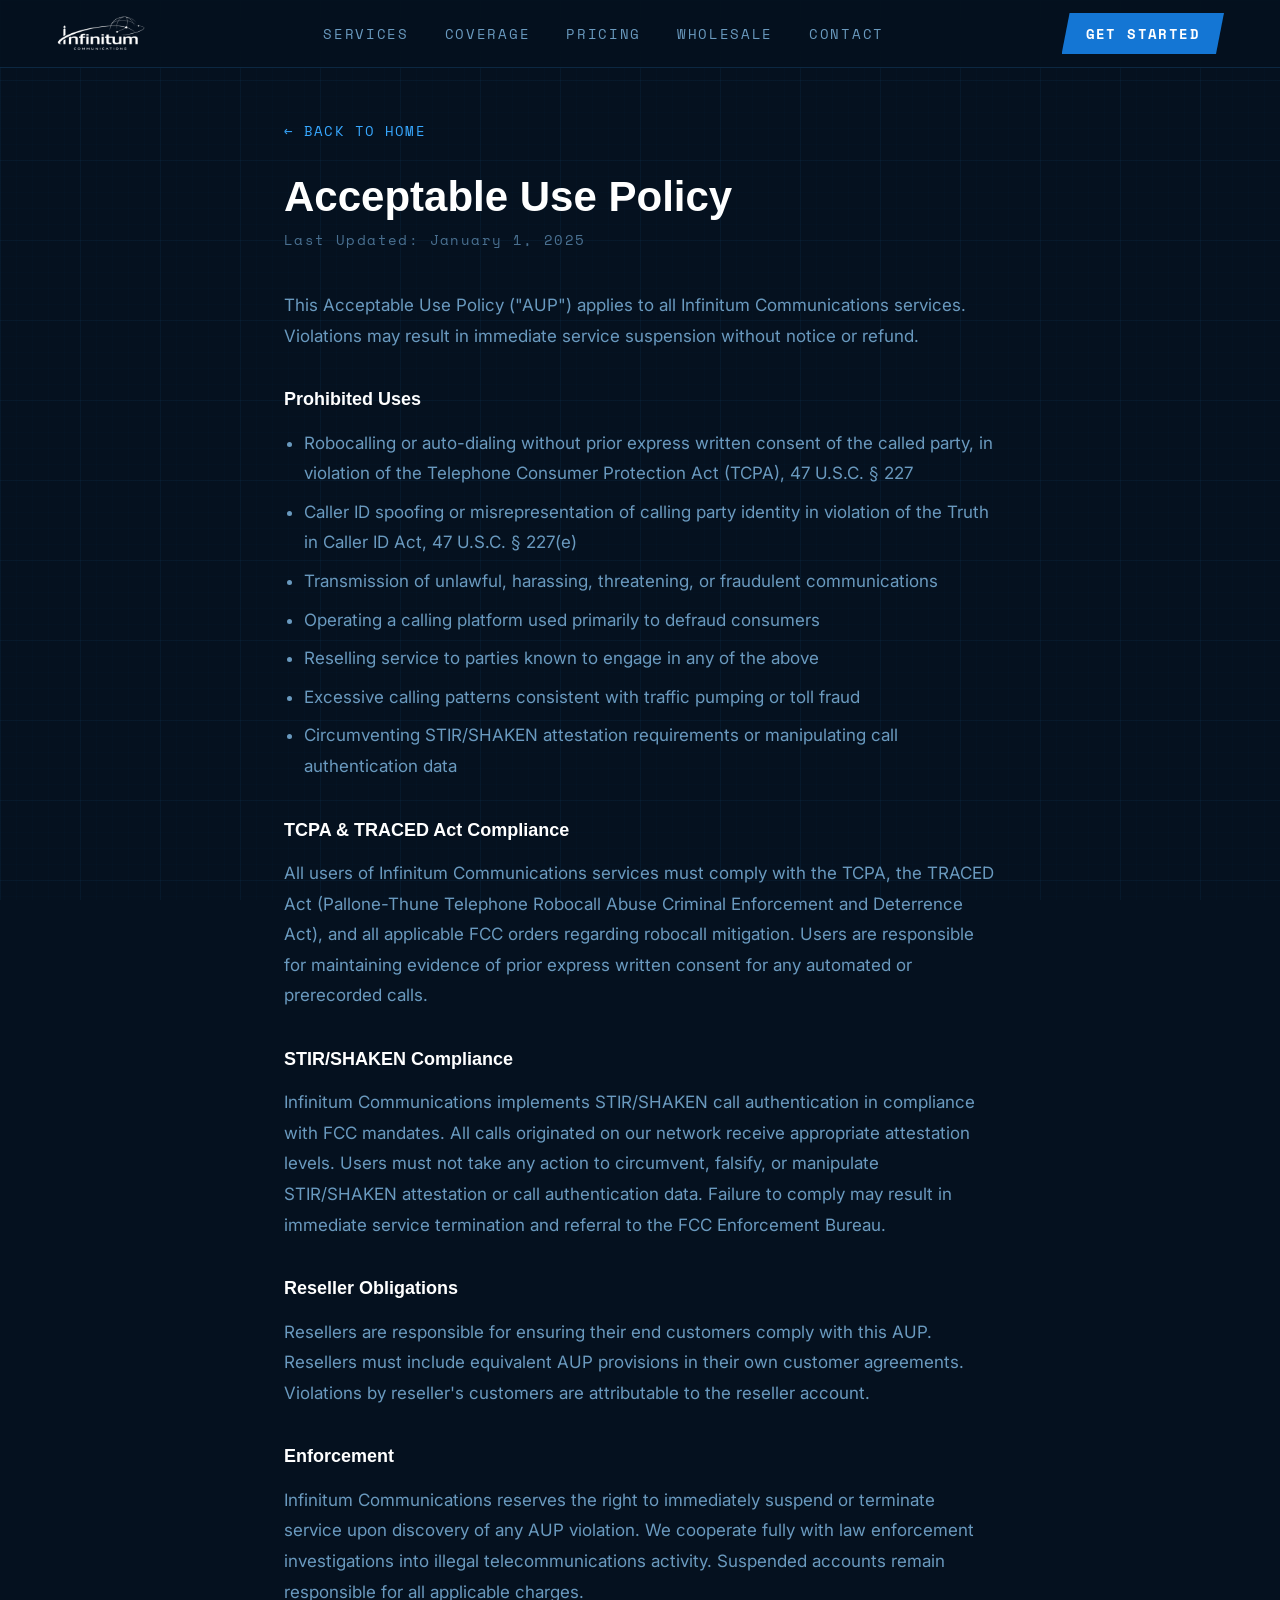
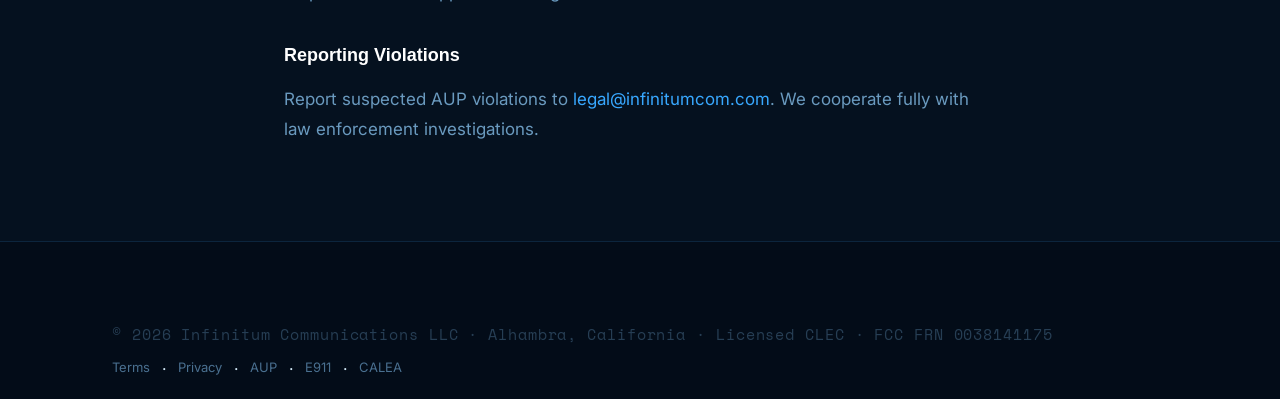
==== aup/index.html @ 271911f6 "Initial site rebuild: remove base64, add SEO infra, legal pages - Rebuilt index.html from 457KB to 4" ====
<!DOCTYPE html>
<html lang="en">
<head>
<meta charset="UTF-8">
<meta name="viewport" content="width=device-width, initial-scale=1.0">
<title>Acceptable Use Policy — Infinitum Communications</title>
<meta name="description" content="Acceptable Use Policy for Infinitum Communications LLC services. Covers prohibited uses, TCPA compliance, STIR/SHAKEN requirements, and reseller obligations.">
<link rel="canonical" href="https://infinitumcom.com/aup/">
<meta property="og:type" content="website">
<meta property="og:title" content="Acceptable Use Policy — Infinitum Communications">
<meta property="og:description" content="Acceptable Use Policy covering prohibited uses, TCPA compliance, and STIR/SHAKEN requirements.">
<meta property="og:url" content="https://infinitumcom.com/aup/">
<meta property="og:image" content="https://infinitumcom.com/images/og-cover.png">
<meta name="twitter:card" content="summary_large_image">
<link rel="preconnect" href="https://fonts.googleapis.com">
<link rel="preconnect" href="https://fonts.gstatic.com" crossorigin>
<link href="https://fonts.googleapis.com/css2?family=Clash+Display:wght@400;500;600;700&family=Space+Mono:wght@400;700&family=Inter:wght@300;400;500&display=swap" rel="stylesheet">
<link rel="stylesheet" href="/css/style.css">
</head>
<body>
<nav>
  <a href="/" class="nav-logo">
    <img src="/images/logo.png" alt="Infinitum Communications" width="190" height="80" loading="eager" fetchpriority="high">
  </a>
  <ul class="nav-links">
    <li><a href="/#services">Services</a></li>
    <li><a href="/#coverage">Coverage</a></li>
    <li><a href="/#pricing">Pricing</a></li>
    <li><a href="/#wholesale">Wholesale</a></li>
    <li><a href="/#contact">Contact</a></li>
  </ul>
  <a href="/#contact" class="nav-btn">Get Started</a>
</nav>

<div class="legal-page">
  <a href="/" class="legal-back">&larr; Back to Home</a>
  <h1 class="legal-title">Acceptable Use Policy</h1>
  <div class="legal-updated">Last Updated: January 1, 2025</div>
  <div class="legal-body">
    <p>This Acceptable Use Policy ("AUP") applies to all Infinitum Communications services. Violations may result in immediate service suspension without notice or refund.</p>

    <h3>Prohibited Uses</h3>
    <ul>
      <li>Robocalling or auto-dialing without prior express written consent of the called party, in violation of the Telephone Consumer Protection Act (TCPA), 47 U.S.C. &sect; 227</li>
      <li>Caller ID spoofing or misrepresentation of calling party identity in violation of the Truth in Caller ID Act, 47 U.S.C. &sect; 227(e)</li>
      <li>Transmission of unlawful, harassing, threatening, or fraudulent communications</li>
      <li>Operating a calling platform used primarily to defraud consumers</li>
      <li>Reselling service to parties known to engage in any of the above</li>
      <li>Excessive calling patterns consistent with traffic pumping or toll fraud</li>
      <li>Circumventing STIR/SHAKEN attestation requirements or manipulating call authentication data</li>
    </ul>

    <h3>TCPA &amp; TRACED Act Compliance</h3>
    <p>All users of Infinitum Communications services must comply with the TCPA, the TRACED Act (Pallone-Thune Telephone Robocall Abuse Criminal Enforcement and Deterrence Act), and all applicable FCC orders regarding robocall mitigation. Users are responsible for maintaining evidence of prior express written consent for any automated or prerecorded calls.</p>

    <h3>STIR/SHAKEN Compliance</h3>
    <p>Infinitum Communications implements STIR/SHAKEN call authentication in compliance with FCC mandates. All calls originated on our network receive appropriate attestation levels. Users must not take any action to circumvent, falsify, or manipulate STIR/SHAKEN attestation or call authentication data. Failure to comply may result in immediate service termination and referral to the FCC Enforcement Bureau.</p>

    <h3>Reseller Obligations</h3>
    <p>Resellers are responsible for ensuring their end customers comply with this AUP. Resellers must include equivalent AUP provisions in their own customer agreements. Violations by reseller's customers are attributable to the reseller account.</p>

    <h3>Enforcement</h3>
    <p>Infinitum Communications reserves the right to immediately suspend or terminate service upon discovery of any AUP violation. We cooperate fully with law enforcement investigations into illegal telecommunications activity. Suspended accounts remain responsible for all applicable charges.</p>

    <h3>Reporting Violations</h3>
    <p>Report suspected AUP violations to <a href="mailto:legal@infinitumcom.com">legal@infinitumcom.com</a>. We cooperate fully with law enforcement investigations.</p>
  </div>
</div>

<footer>
  <div class="footer-bottom" style="padding:20px 56px;">
    <div class="footer-copy">
      &copy; 2026 Infinitum Communications LLC &middot; Alhambra, California &middot; Licensed CLEC &middot; FCC FRN 0038141175
    </div>
    <div class="footer-badges">
      <a href="/terms/" style="color:var(--muted2);text-decoration:none;font-size:13px;">Terms</a> &nbsp;&middot;&nbsp;
      <a href="/privacy/" style="color:var(--muted2);text-decoration:none;font-size:13px;">Privacy</a> &nbsp;&middot;&nbsp;
      <a href="/aup/" style="color:var(--muted2);text-decoration:none;font-size:13px;">AUP</a> &nbsp;&middot;&nbsp;
      <a href="/e911/" style="color:var(--muted2);text-decoration:none;font-size:13px;">E911</a> &nbsp;&middot;&nbsp;
      <a href="/law-enforcement/" style="color:var(--muted2);text-decoration:none;font-size:13px;">CALEA</a>
    </div>
  </div>
</footer>
</body>
</html>
---- css/style.css ----
/* ============================================
   Infinitum Communications — Main Stylesheet
   ============================================ */

/* ── RESET & VARIABLES ── */
*{margin:0;padding:0;box-sizing:border-box;}
html{scroll-behavior:smooth;}
:root{
  --d0:#05111f; --d1:#081929; --d2:#0c2238; --d3:#112d4a;
  --sky:#1476d4; --sky2:#38a8ff; --ice:#9dd4f7;
  --glow:rgba(20,118,212,.25);
  --border:rgba(56,168,255,.16); --border2:rgba(56,168,255,.08);
  --text:#d4eaf8; --muted:#6a9abf; --muted2:#4a7090; --white:#ffffff;
}
body{font-family:'Inter',sans-serif;background:var(--d0);color:var(--text);overflow-x:hidden;cursor:none;}
body::before{content:'';position:fixed;inset:0;z-index:0;pointer-events:none;
  background-image:linear-gradient(rgba(56,168,255,.04) 1px,transparent 1px),linear-gradient(90deg,rgba(56,168,255,.04) 1px,transparent 1px),linear-gradient(rgba(56,168,255,.015) 1px,transparent 1px),linear-gradient(90deg,rgba(56,168,255,.015) 1px,transparent 1px);
  background-size:80px 80px,80px 80px,16px 16px,16px 16px;}
#cur{width:8px;height:8px;background:var(--sky2);border-radius:50%;position:fixed;pointer-events:none;z-index:9999;transform:translate(-50%,-50%);transition:width .15s,height .15s;}
#cur2{width:32px;height:32px;border:1px solid var(--sky2);border-radius:50%;position:fixed;pointer-events:none;z-index:9998;transform:translate(-50%,-50%);opacity:.4;}

/* ── NAV ── */
nav{position:fixed;top:0;left:0;right:0;z-index:200;padding:0 56px;height:68px;display:flex;align-items:center;justify-content:space-between;background:rgba(5,17,31,.95);backdrop-filter:blur(24px);border-bottom:1px solid var(--border);}
.nav-logo{text-decoration:none;display:flex;align-items:center;}
.nav-logo img{height:38px;width:auto;object-fit:contain;filter:brightness(0) invert(1);transition:opacity .2s;}
.nav-logo img:hover{opacity:.8;}
.logo-pip{width:28px;height:28px;border:1px solid var(--sky2);display:flex;align-items:center;justify-content:center;flex-shrink:0;}
.logo-pip::before{content:'';width:9px;height:9px;border-radius:50%;background:var(--sky2);animation:pip 2s ease-in-out infinite;}
@keyframes pip{0%,100%{opacity:1;transform:scale(1)}50%{opacity:.3;transform:scale(.5)}}
.nav-links{display:flex;gap:36px;list-style:none;}
.nav-links a{font-family:'Space Mono',monospace;font-size:14px;letter-spacing:.12em;text-transform:uppercase;color:var(--muted);text-decoration:none;transition:color .2s;}
.nav-links a:hover{color:var(--sky2);}
.nav-btn{font-family:'Space Mono',monospace;font-size:14px;font-weight:700;letter-spacing:.1em;text-transform:uppercase;color:var(--white);background:var(--sky);border:none;padding:10px 24px;cursor:none;text-decoration:none;transition:all .2s;clip-path:polygon(8px 0%,100% 0%,calc(100% - 8px) 100%,0% 100%);}
.nav-btn:hover{background:var(--sky2);}

/* ── HERO ── */
.hero{position:relative;z-index:1;min-height:100vh;display:grid;grid-template-columns:1fr 1fr;align-items:center;padding:120px 56px 80px;gap:48px;
  background:radial-gradient(ellipse 80% 60% at 70% 40%,rgba(20,118,212,.12) 0%,transparent 65%),radial-gradient(ellipse 50% 40% at 10% 80%,rgba(56,168,255,.07) 0%,transparent 60%),var(--d0);}
.hero-logo{height:52px;width:auto;object-fit:contain;margin-bottom:32px;display:block;filter:drop-shadow(0 0 20px rgba(56,168,255,0.3));}
.hero-eyebrow{font-family:'Space Mono',monospace;font-size:14px;letter-spacing:.2em;text-transform:uppercase;color:var(--sky2);margin-bottom:32px;display:flex;align-items:center;gap:14px;opacity:0;animation:up .9s .1s forwards;}
.hero-eyebrow::before{content:'';width:40px;height:1px;background:var(--sky2);}
.hero-h1{font-family:'Clash Display',sans-serif;font-size:clamp(54px,6.5vw,92px);font-weight:700;line-height:.9;letter-spacing:-.03em;opacity:0;animation:up .9s .25s forwards;}
.hero-h1 .outline{-webkit-text-stroke:1.5px var(--sky);color:transparent;display:block;}
.hero-h1 .filled{color:var(--white);display:block;}
.hero-h1 .gradient{background:linear-gradient(90deg,var(--sky),var(--sky2));-webkit-background-clip:text;-webkit-text-fill-color:transparent;display:block;}
.hero-body{margin-top:36px;max-width:480px;font-size:17px;line-height:1.75;color:var(--muted);font-weight:300;opacity:0;animation:up .9s .4s forwards;}
.hero-actions{margin-top:48px;display:flex;gap:16px;align-items:center;flex-wrap:wrap;opacity:0;animation:up .9s .55s forwards;}
.btn-primary{font-family:'Space Mono',monospace;font-size:15px;font-weight:700;letter-spacing:.1em;text-transform:uppercase;color:var(--white);background:var(--sky);border:none;padding:15px 36px;cursor:none;text-decoration:none;display:inline-block;transition:all .2s;clip-path:polygon(10px 0%,100% 0%,calc(100% - 10px) 100%,0% 100%);}
.btn-primary:hover{background:var(--sky2);box-shadow:0 0 32px var(--glow);}
.btn-ghost{font-family:'Space Mono',monospace;font-size:15px;letter-spacing:.1em;text-transform:uppercase;color:var(--ice);background:transparent;border:1px solid var(--border);padding:14px 32px;cursor:none;text-decoration:none;display:inline-block;transition:all .2s;}
.btn-ghost:hover{border-color:var(--sky2);color:var(--sky2);}
.hero-right{position:relative;height:480px;opacity:0;animation:fadeIn 1.2s .4s forwards;}
.signal-box{position:absolute;inset:0;border:1px solid var(--border);background:rgba(8,25,41,.7);overflow:hidden;}
.signal-box::before{content:'NETWORK STATUS';position:absolute;top:16px;left:20px;font-family:'Space Mono',monospace;font-size:15px;letter-spacing:.15em;color:var(--sky2);opacity:.6;}
.signal-canvas{width:100%;height:100%;display:block;}
.corner{position:absolute;width:16px;height:16px;border-color:var(--sky2);border-style:solid;}
.corner.tl{top:-1px;left:-1px;border-width:2px 0 0 2px;}.corner.tr{top:-1px;right:-1px;border-width:2px 2px 0 0;}
.corner.bl{bottom:-1px;left:-1px;border-width:0 0 2px 2px;}.corner.br{bottom:-1px;right:-1px;border-width:0 2px 2px 0;}
.signal-stats{position:absolute;bottom:0;left:0;right:0;display:grid;grid-template-columns:repeat(4,1fr);border-top:1px solid var(--border);z-index:2;background:rgba(5,17,31,.6);}
.signal-stat{padding:14px 16px;border-right:1px solid var(--border);}
.signal-stat:last-child{border-right:none;}
.signal-stat-num{font-family:'Clash Display',sans-serif;font-size:24px;font-weight:700;color:var(--sky2);line-height:1;letter-spacing:-.02em;}
.signal-stat-label{font-family:'Space Mono',monospace;font-size:12px;letter-spacing:.1em;text-transform:uppercase;color:var(--muted2);margin-top:4px;}
@keyframes up{from{opacity:0;transform:translateY(24px)}to{opacity:1;transform:translateY(0)}}
@keyframes fadeIn{from{opacity:0}to{opacity:1}}

/* ── TICKER ── */
.ticker{position:relative;z-index:1;border-top:1px solid var(--border);border-bottom:1px solid var(--border);background:var(--d1);padding:14px 0;overflow:hidden;}
.ticker-track{display:flex;animation:ticker 35s linear infinite;white-space:nowrap;}
.ticker-item{font-family:'Space Mono',monospace;font-size:14px;letter-spacing:.15em;text-transform:uppercase;color:var(--muted);padding:0 48px;display:flex;align-items:center;gap:48px;}
.ticker-item::after{content:'\25C6';color:var(--sky);font-size:6px;}
@keyframes ticker{from{transform:translateX(0)}to{transform:translateX(-50%)}}

/* ── SECTION BASE ── */
section{position:relative;z-index:1;}
.pad{padding:100px 56px;}
.s-d0{background:var(--d0);}.s-d1{background:var(--d1);}.s-d2{background:var(--d2);}
.label{font-family:'Space Mono',monospace;font-size:15px;letter-spacing:.2em;text-transform:uppercase;color:var(--sky2);margin-bottom:20px;display:flex;align-items:center;gap:12px;}
.label::before{content:'';width:28px;height:1px;background:var(--sky2);}
.stitle{font-family:'Clash Display',sans-serif;font-size:clamp(34px,4vw,56px);font-weight:700;line-height:.95;letter-spacing:-.025em;color:var(--white);max-width:620px;}
.stitle span{color:var(--sky2);}
.sdesc{margin-top:18px;font-size:18px;line-height:1.75;color:var(--muted);font-weight:300;max-width:600px;}

/* ── COVERAGE INFOGRAPHIC ── */
.coverage-hero{display:grid;grid-template-columns:1fr 1.2fr;gap:72px;align-items:start;margin-top:56px;}
.coverage-stats{display:grid;grid-template-columns:1fr 1fr;gap:1px;background:var(--border);border:1px solid var(--border);margin-top:32px;}
.cstat{background:var(--d2);padding:22px 24px;}
.cstat-num{font-family:'Clash Display',sans-serif;font-size:36px;font-weight:700;color:var(--sky2);line-height:1;letter-spacing:-.02em;}
.cstat-label{font-family:'Space Mono',monospace;font-size:15px;letter-spacing:.1em;text-transform:uppercase;color:var(--muted2);margin-top:6px;}
.carrier-grid{display:flex;flex-direction:column;gap:12px;margin-top:32px;}
.carrier-row{background:var(--d2);border:1px solid var(--border);padding:16px 20px;display:flex;align-items:center;gap:16px;transition:border-color .2s,background .2s;}
.carrier-row:hover{border-color:var(--sky2);background:var(--d3);}
.carrier-badge{font-family:'Space Mono',monospace;font-size:14px;font-weight:700;letter-spacing:.1em;color:var(--sky2);min-width:90px;}
.carrier-desc{font-size:16px;color:var(--muted);font-weight:300;line-height:1.75;}
.carrier-scope{font-family:'Space Mono',monospace;font-size:15px;color:var(--sky);margin-left:auto;white-space:nowrap;flex-shrink:0;}
.map-box{border:1px solid var(--border);background:var(--d2);height:400px;overflow:hidden;position:relative;}
.map-box::before{content:'US COVERAGE \2014 ALL 50 STATES';position:absolute;top:12px;left:16px;z-index:2;font-family:'Space Mono',monospace;font-size:12px;letter-spacing:.15em;color:var(--sky2);opacity:.7;}
.coverage-badges{display:flex;flex-wrap:wrap;gap:6px;margin-top:20px;}
.cbadge{font-family:'Space Mono',monospace;font-size:15px;letter-spacing:.08em;text-transform:uppercase;padding:5px 10px;border:1px solid var(--border);color:var(--muted);transition:all .2s;cursor:default;}
.cbadge.on,.cbadge:hover{border-color:var(--sky2);color:var(--sky2);background:rgba(56,168,255,.07);}

/* ── SERVICES ── */
.services-grid{display:grid;grid-template-columns:repeat(3,1fr);margin-top:64px;border:1px solid var(--border);}
.svc{padding:40px 32px;border-right:1px solid var(--border);border-bottom:1px solid var(--border);position:relative;overflow:hidden;background:var(--d2);transition:background .3s;}
.svc:nth-child(3n){border-right:none;}.svc:nth-child(n+4){border-bottom:none;}
.svc::before{content:'';position:absolute;top:0;left:0;right:0;height:2px;background:linear-gradient(90deg,var(--sky),var(--sky2));transform:scaleX(0);transform-origin:left;transition:transform .4s ease;}
.svc:hover{background:var(--d3);}.svc:hover::before{transform:scaleX(1);}
.svc-num{font-family:'Space Mono',monospace;font-size:15px;letter-spacing:.12em;color:var(--sky2);opacity:.5;margin-bottom:20px;}
.svc-icon-wrap{width:44px;height:44px;border:1px solid var(--border);display:flex;align-items:center;justify-content:center;font-size:18px;margin-bottom:22px;background:var(--d1);transition:border-color .3s,background .3s,box-shadow .3s;}
.svc:hover .svc-icon-wrap{border-color:var(--sky2);background:rgba(56,168,255,.08);box-shadow:0 0 16px rgba(56,168,255,.12);}
.svc-title{font-family:'Clash Display',sans-serif;font-size:18px;font-weight:600;color:var(--white);margin-bottom:12px;letter-spacing:-.01em;}
.svc-desc{font-size:17px;line-height:1.8;color:var(--muted);font-weight:300;}
.svc-link{display:inline-flex;align-items:center;gap:6px;margin-top:24px;font-family:'Space Mono',monospace;font-size:14px;letter-spacing:.08em;text-transform:uppercase;color:var(--sky2);text-decoration:none;opacity:0;transform:translateX(-6px);transition:opacity .3s,transform .3s;}
.svc:hover .svc-link{opacity:1;transform:translateX(0);}

/* ── DID TABLE ── */
.did-layout{display:grid;grid-template-columns:1fr 1.15fr;gap:80px;align-items:start;}
.did-intro-title{font-family:'Clash Display',sans-serif;font-size:clamp(30px,3.5vw,50px);font-weight:700;line-height:.95;letter-spacing:-.025em;color:var(--white);}
.did-intro-title span{color:var(--sky2);}
.did-intro-body{margin-top:18px;font-size:16px;line-height:1.75;color:var(--muted);font-weight:300;}
.did-bullets{margin-top:28px;display:flex;flex-direction:column;gap:12px;}
.did-bullet{display:flex;gap:12px;font-size:17px;color:var(--muted);font-weight:300;line-height:1.75;}
.did-bullet::before{content:'//';font-family:'Space Mono',monospace;font-size:14px;color:var(--sky);flex-shrink:0;margin-top:1px;}
.did-table{border:1px solid var(--border);background:var(--d1);overflow:hidden;position:relative;}
.did-table::before{content:'LIVE RATE CARD';position:absolute;top:14px;right:18px;font-family:'Space Mono',monospace;font-size:12px;letter-spacing:.15em;color:var(--sky2);opacity:.45;}
.did-thead{display:grid;grid-template-columns:1.8fr 1fr .85fr .9fr;padding:12px 20px;background:rgba(56,168,255,.07);border-bottom:1px solid var(--border);}
.did-thead span{font-family:'Space Mono',monospace;font-size:15px;letter-spacing:.1em;text-transform:uppercase;color:var(--sky2);}
.did-tr{display:grid;grid-template-columns:1.8fr 1fr .85fr .9fr;padding:13px 20px;border-bottom:1px solid var(--border2);transition:background .2s;align-items:center;}
.did-tr:last-of-type{border-bottom:none;}.did-tr:hover{background:rgba(56,168,255,.05);}
.did-tr span{font-size:16px;color:var(--muted);font-weight:300;}
.did-tr .r{font-family:'Space Mono',monospace;font-size:15px;color:var(--text)!important;font-weight:700!important;}
.did-tr .p{font-family:'Clash Display',sans-serif;font-size:16px;color:var(--sky2)!important;font-weight:600!important;}
.did-tr .a{display:flex;align-items:center;gap:6px;font-family:'Space Mono',monospace;font-size:12px!important;}
.dot-live{width:5px;height:5px;border-radius:50%;background:#22d472;box-shadow:0 0 6px #22d472;animation:pip 2s infinite;}
.dot-inq{width:5px;height:5px;border-radius:50%;background:#f5a623;box-shadow:0 0 6px #f5a623;}
.did-foot{padding:12px 20px;font-family:'Space Mono',monospace;font-size:15px;letter-spacing:.04em;color:var(--muted2);border-top:1px solid var(--border2);line-height:1.7;}

/* ── PRICING ── */
.pricing-header{display:flex;justify-content:space-between;align-items:flex-end;margin-bottom:60px;}
.plan-toggle{display:flex;border:1px solid var(--border);}
.ptb{font-family:'Space Mono',monospace;font-size:14px;letter-spacing:.1em;text-transform:uppercase;padding:10px 22px;background:transparent;border:none;color:var(--muted);cursor:none;transition:all .2s;}
.ptb.on{background:var(--sky);color:var(--white);}
.plans{display:grid;grid-template-columns:repeat(3,1fr);gap:1px;background:var(--border);border:1px solid var(--border);}
.plan{background:var(--d2);padding:40px 32px;position:relative;transition:background .3s;}
.plan:hover{background:var(--d3);}
.plan.hot{background:linear-gradient(160deg,rgba(20,118,212,.22),rgba(56,168,255,.08));border-left:1px solid var(--sky);border-right:1px solid var(--sky);margin:-1px 0;}
.plan-tag{position:absolute;top:-12px;left:32px;font-family:'Space Mono',monospace;font-size:15px;letter-spacing:.12em;text-transform:uppercase;background:linear-gradient(90deg,var(--sky),var(--sky2));color:var(--white);padding:4px 14px;font-weight:700;clip-path:polygon(6px 0%,100% 0%,calc(100% - 6px) 100%,0% 100%);}
.plan-tier{font-family:'Space Mono',monospace;font-size:15px;letter-spacing:.15em;text-transform:uppercase;color:var(--sky2);margin-bottom:10px;}
.plan-name{font-family:'Clash Display',sans-serif;font-size:22px;font-weight:700;color:var(--white);margin-bottom:8px;}
.plan-desc{font-size:16px;line-height:1.75;color:var(--muted);font-weight:300;margin-bottom:28px;}
.plan-price{display:flex;align-items:baseline;gap:4px;margin-bottom:4px;}
.plan-dollar{font-family:'Space Mono',monospace;font-size:16px;color:var(--muted);margin-top:4px;}
.plan-num{font-family:'Clash Display',sans-serif;font-size:52px;font-weight:700;line-height:.9;letter-spacing:-.04em;color:var(--white);}
.plan-per{font-family:'Space Mono',monospace;font-size:14px;color:var(--muted);}
.plan-note{font-family:'Space Mono',monospace;font-size:15px;letter-spacing:.05em;color:var(--muted2);margin-bottom:16px;margin-top:2px;}
.plan-compare{font-family:'Space Mono',monospace;font-size:15px;color:var(--sky2);margin-bottom:20px;padding:6px 10px;border:1px solid rgba(56,168,255,.2);background:rgba(56,168,255,.05);}
.plan-line{height:1px;background:var(--border2);margin-bottom:24px;}
.plan-features{list-style:none;display:flex;flex-direction:column;gap:10px;margin-bottom:32px;}
.plan-features li{font-size:16px;color:var(--muted);display:flex;gap:8px;line-height:1.75;font-weight:300;}
.plan-features li::before{content:'\2192';font-family:'Space Mono',monospace;color:var(--sky2);font-size:14px;flex-shrink:0;margin-top:1px;}
.plan-cta{display:block;text-align:center;font-family:'Space Mono',monospace;font-size:14px;letter-spacing:.1em;text-transform:uppercase;padding:13px;text-decoration:none;border:1px solid var(--border);color:var(--muted);transition:all .2s;}
.plan-cta:hover{border-color:var(--sky2);color:var(--sky2);}
.plan.hot .plan-cta{background:linear-gradient(90deg,var(--sky),var(--sky2));border-color:transparent;color:var(--white);}
.plan.hot .plan-cta:hover{opacity:.85;}
.addon{margin-top:32px;padding:24px 32px;border:1px solid var(--border);background:var(--d2);display:flex;gap:24px;align-items:center;}
.addon-title{font-family:'Clash Display',sans-serif;font-size:16px;font-weight:700;color:var(--white);margin-bottom:4px;}
.addon-desc{font-size:16px;color:var(--muted);font-weight:300;}

/* ── HOW ── */
.how-steps{display:grid;grid-template-columns:repeat(4,1fr);margin-top:64px;position:relative;}
.how-steps::before{content:'';position:absolute;top:26px;left:68px;right:68px;height:1px;background:linear-gradient(90deg,transparent,var(--sky),var(--sky2),var(--sky),transparent);opacity:.4;}
.how-step{padding:0 24px;text-align:center;}
.how-num{width:52px;height:52px;border-radius:50%;border:1px solid var(--border);display:flex;align-items:center;justify-content:center;margin:0 auto 28px;font-family:'Space Mono',monospace;font-size:17px;color:var(--sky2);background:var(--d2);position:relative;z-index:1;transition:border-color .3s,background .3s,box-shadow .3s;}
.how-step:hover .how-num{border-color:var(--sky2);background:rgba(56,168,255,.08);box-shadow:0 0 20px rgba(56,168,255,.18);}
.how-title{font-family:'Clash Display',sans-serif;font-size:16px;font-weight:600;color:var(--white);margin-bottom:10px;}
.how-desc{font-size:16px;line-height:1.8;color:var(--muted);font-weight:300;}

/* ── WHY ── */
.why-grid{display:grid;grid-template-columns:repeat(2,1fr);gap:1px;background:var(--border);border:1px solid var(--border);margin-top:64px;}
.why-card{background:var(--d1);padding:40px 36px;display:flex;gap:24px;transition:background .3s;}
.why-card:hover{background:var(--d2);}
.why-icon-box{flex-shrink:0;width:44px;height:44px;border:1px solid var(--border);background:var(--d2);display:flex;align-items:center;justify-content:center;font-size:18px;transition:all .3s;}
.why-card:hover .why-icon-box{border-color:var(--sky2);background:rgba(56,168,255,.08);box-shadow:0 0 16px rgba(56,168,255,.14);}
.why-card-title{font-family:'Clash Display',sans-serif;font-size:17px;font-weight:600;color:var(--white);margin-bottom:10px;}
.why-card-desc{font-size:17px;line-height:1.8;color:var(--muted);font-weight:300;}

/* ── CONTACT ── */
.contact-section{background:radial-gradient(ellipse 80% 60% at 30% 50%,rgba(20,118,212,.14) 0%,transparent 65%),var(--d1);border-top:1px solid var(--border);}
.contact-layout{display:grid;grid-template-columns:1fr 1.1fr;gap:80px;align-items:start;}
.contact-big{font-family:'Clash Display',sans-serif;font-size:clamp(36px,4.5vw,62px);font-weight:700;line-height:.9;letter-spacing:-.03em;color:var(--white);margin-bottom:24px;}
.contact-big span{color:var(--sky2);}
.contact-sub{font-size:17px;line-height:1.75;color:var(--muted);font-weight:300;margin-bottom:44px;}
.contact-logo{height:44px;width:auto;object-fit:contain;margin-bottom:28px;display:block;filter:brightness(0) invert(1);opacity:.75;}
.contact-items{display:flex;flex-direction:column;gap:24px;}
.contact-item{display:flex;gap:16px;align-items:flex-start;}
.contact-icon{width:38px;height:38px;border:1px solid var(--border);background:var(--d2);display:flex;align-items:center;justify-content:center;font-size:16px;flex-shrink:0;}
.ci-label{font-family:'Space Mono',monospace;font-size:15px;letter-spacing:.12em;text-transform:uppercase;color:var(--sky2);margin-bottom:4px;}
.ci-val{font-size:17px;color:var(--muted);font-weight:300;}
.ci-val a{color:var(--muted);text-decoration:none;transition:color .2s;}
.ci-val a:hover{color:var(--sky2);}
.cform{display:flex;flex-direction:column;gap:14px;}
.form-row2{display:grid;grid-template-columns:1fr 1fr;gap:14px;}
.fgroup{display:flex;flex-direction:column;gap:6px;}
.flabel{font-family:'Space Mono',monospace;font-size:15px;letter-spacing:.12em;text-transform:uppercase;color:var(--muted2);}
.finput,.fselect,.ftextarea{background:rgba(56,168,255,.05);border:1px solid var(--border);padding:12px 15px;font-family:'Inter',sans-serif;font-size:17px;font-weight:300;color:var(--text);outline:none;transition:border-color .2s,background .2s;width:100%;-webkit-appearance:none;}
.finput:focus,.fselect:focus,.ftextarea:focus{border-color:var(--sky2);background:rgba(56,168,255,.09);}
.finput::placeholder,.ftextarea::placeholder{color:rgba(157,212,247,.2);}
.fselect option{background:var(--d2);color:var(--text);}
.ftextarea{resize:vertical;min-height:120px;}
.fsubmit{font-family:'Space Mono',monospace;font-size:14px;font-weight:700;letter-spacing:.1em;text-transform:uppercase;color:var(--white);background:linear-gradient(90deg,var(--sky),var(--sky2));border:none;padding:16px 36px;cursor:none;transition:all .2s;margin-top:6px;align-self:flex-start;clip-path:polygon(10px 0%,100% 0%,calc(100% - 10px) 100%,0% 100%);}
.fsubmit:hover{opacity:.85;transform:translateY(-2px);box-shadow:0 8px 30px rgba(20,118,212,.4);}

/* ── REGULATORY CREDENTIALS ── */
.reg-section{background:var(--d1);border-top:1px solid var(--border);}
.reg-grid{display:grid;grid-template-columns:repeat(4,1fr);gap:1px;background:var(--border);border:1px solid var(--border);margin-top:48px;}
.reg-card{background:var(--d2);padding:28px 24px;transition:background .3s;}
.reg-card:hover{background:var(--d3);}
.reg-card-label{font-family:'Space Mono',monospace;font-size:12px;letter-spacing:.15em;text-transform:uppercase;color:var(--sky2);margin-bottom:10px;opacity:.7;}
.reg-card-value{font-family:'Clash Display',sans-serif;font-size:20px;font-weight:700;color:var(--white);margin-bottom:6px;}
.reg-card-note{font-size:14px;color:var(--muted2);font-weight:300;line-height:1.6;}

/* ── FOOTER ── */
footer{position:relative;overflow:hidden;background:#030c18;border-top:1px solid var(--border);padding:60px 56px 0;}
.footer-bg-logo{position:absolute;top:50%;left:50%;transform:translate(-50%,-50%);width:90%;max-width:900px;opacity:.045;filter:blur(3px) brightness(2) saturate(.3);pointer-events:none;user-select:none;z-index:0;}
.footer-grid,.footer-bottom{position:relative;z-index:1;}
.footer-grid{display:grid;grid-template-columns:2.2fr 1fr 1fr 1fr;gap:48px;padding-bottom:48px;border-bottom:1px solid var(--border2);}
.footer-logo{text-decoration:none;display:flex;align-items:center;gap:10px;margin-bottom:16px;}
.footer-logo img{height:40px;width:auto;object-fit:contain;filter:brightness(0) invert(1);opacity:.85;}
.footer-brand p{font-size:16px;line-height:1.75;color:var(--muted2);font-weight:300;max-width:280px;margin-bottom:20px;}
.footer-frn{font-family:'Space Mono',monospace;font-size:13px;letter-spacing:.08em;color:var(--muted2);opacity:.6;margin-top:8px;}
.footer-col-title{font-family:'Space Mono',monospace;font-size:15px;letter-spacing:.15em;text-transform:uppercase;color:var(--sky2);margin-bottom:18px;opacity:.8;}
.flinks{list-style:none;display:flex;flex-direction:column;gap:10px;}
.flinks a{font-size:16px;color:var(--muted2);text-decoration:none;font-weight:300;transition:color .2s;cursor:none;}
.flinks a:hover{color:var(--ice);}
.footer-bottom{padding:20px 0 28px;display:flex;justify-content:space-between;align-items:center;flex-wrap:wrap;gap:12px;}
.footer-copy{font-family:'Space Mono',monospace;font-size:15px;letter-spacing:.06em;color:var(--muted2);opacity:.5;line-height:1.7;}
.footer-badges{display:flex;gap:8px;flex-wrap:wrap;}
.fbadge{font-family:'Space Mono',monospace;font-size:12px;letter-spacing:.1em;text-transform:uppercase;border:1px solid rgba(56,168,255,.18);padding:4px 8px;color:var(--muted2);}

/* ── SCROLL REVEAL ── */
.rv{opacity:0;transform:translateY(20px);transition:opacity .7s,transform .7s;}
.rv.in{opacity:1;transform:translateY(0);}
.rv2{opacity:0;transform:translateX(-20px);transition:opacity .7s,transform .7s;}
.rv2.in{opacity:1;transform:translateX(0);}

/* ── LEGAL PAGE STYLES ── */
.legal-page{max-width:760px;margin:0 auto;padding:120px 24px 80px;}
.legal-title{font-family:'Clash Display',sans-serif;font-size:clamp(28px,4vw,42px);font-weight:700;color:var(--white);margin-bottom:8px;}
.legal-updated{font-family:'Space Mono',monospace;font-size:14px;letter-spacing:.1em;color:var(--muted2);margin-bottom:40px;}
.legal-body{font-size:17px;line-height:1.8;color:var(--muted);}
.legal-body h3{font-family:'Clash Display',sans-serif;font-size:18px;color:var(--white);margin:32px 0 12px;}
.legal-body p{margin-bottom:16px;}
.legal-body ul{padding-left:20px;margin-bottom:16px;}
.legal-body ul li{margin-bottom:8px;}
.legal-body a{color:var(--sky2);text-decoration:none;}
.legal-body a:hover{text-decoration:underline;}
.legal-back{display:inline-flex;align-items:center;gap:8px;font-family:'Space Mono',monospace;font-size:14px;letter-spacing:.08em;text-transform:uppercase;color:var(--sky2);text-decoration:none;margin-bottom:32px;transition:opacity .2s;}
.legal-back:hover{opacity:.7;}

/* ── REGULATORY PAGE ── */
.reg-page{max-width:860px;margin:0 auto;padding:120px 24px 80px;}
.reg-table{width:100%;border-collapse:collapse;margin-top:32px;border:1px solid var(--border);}
.reg-table th,.reg-table td{padding:16px 20px;text-align:left;border-bottom:1px solid var(--border2);}
.reg-table th{font-family:'Space Mono',monospace;font-size:13px;letter-spacing:.12em;text-transform:uppercase;color:var(--sky2);background:rgba(56,168,255,.07);}
.reg-table td{font-size:16px;color:var(--muted);font-weight:300;}
.reg-table td:first-child{font-weight:500;color:var(--text);}

/* ── MOBILE ── */
@media(max-width:960px){
  nav{padding:0 20px;}.nav-links{display:none;}
  .hero{grid-template-columns:1fr;padding:100px 20px 60px;gap:48px;}.hero-right{height:280px;}
  .signal-stats{grid-template-columns:repeat(2,1fr);}
  .pad{padding:72px 20px;}
  .services-grid{grid-template-columns:1fr;}.svc:nth-child(3n){border-right:1px solid var(--border);}.svc:nth-child(n+4){border-bottom:1px solid var(--border);}.svc:last-child{border-bottom:none;}
  .did-layout,.coverage-hero,.contact-layout{grid-template-columns:1fr;gap:48px;}
  .plans{grid-template-columns:1fr;}.plan.hot{margin:0;}
  .how-steps{grid-template-columns:repeat(2,1fr);}.how-steps::before{display:none;}
  .why-grid{grid-template-columns:1fr;}
  .footer-grid{grid-template-columns:1fr 1fr;}
  .pricing-header{flex-direction:column;align-items:flex-start;gap:20px;}
  .form-row2{grid-template-columns:1fr;}
  .addon{flex-direction:column;}
  .footer-bottom{flex-direction:column;align-items:flex-start;}
  .reg-grid{grid-template-columns:1fr 1fr;}
  body{cursor:auto;}#cur,#cur2{display:none;}
}
@media(max-width:600px){
  .reg-grid{grid-template-columns:1fr;}
  .legal-page,.reg-page{padding:100px 16px 60px;}
}
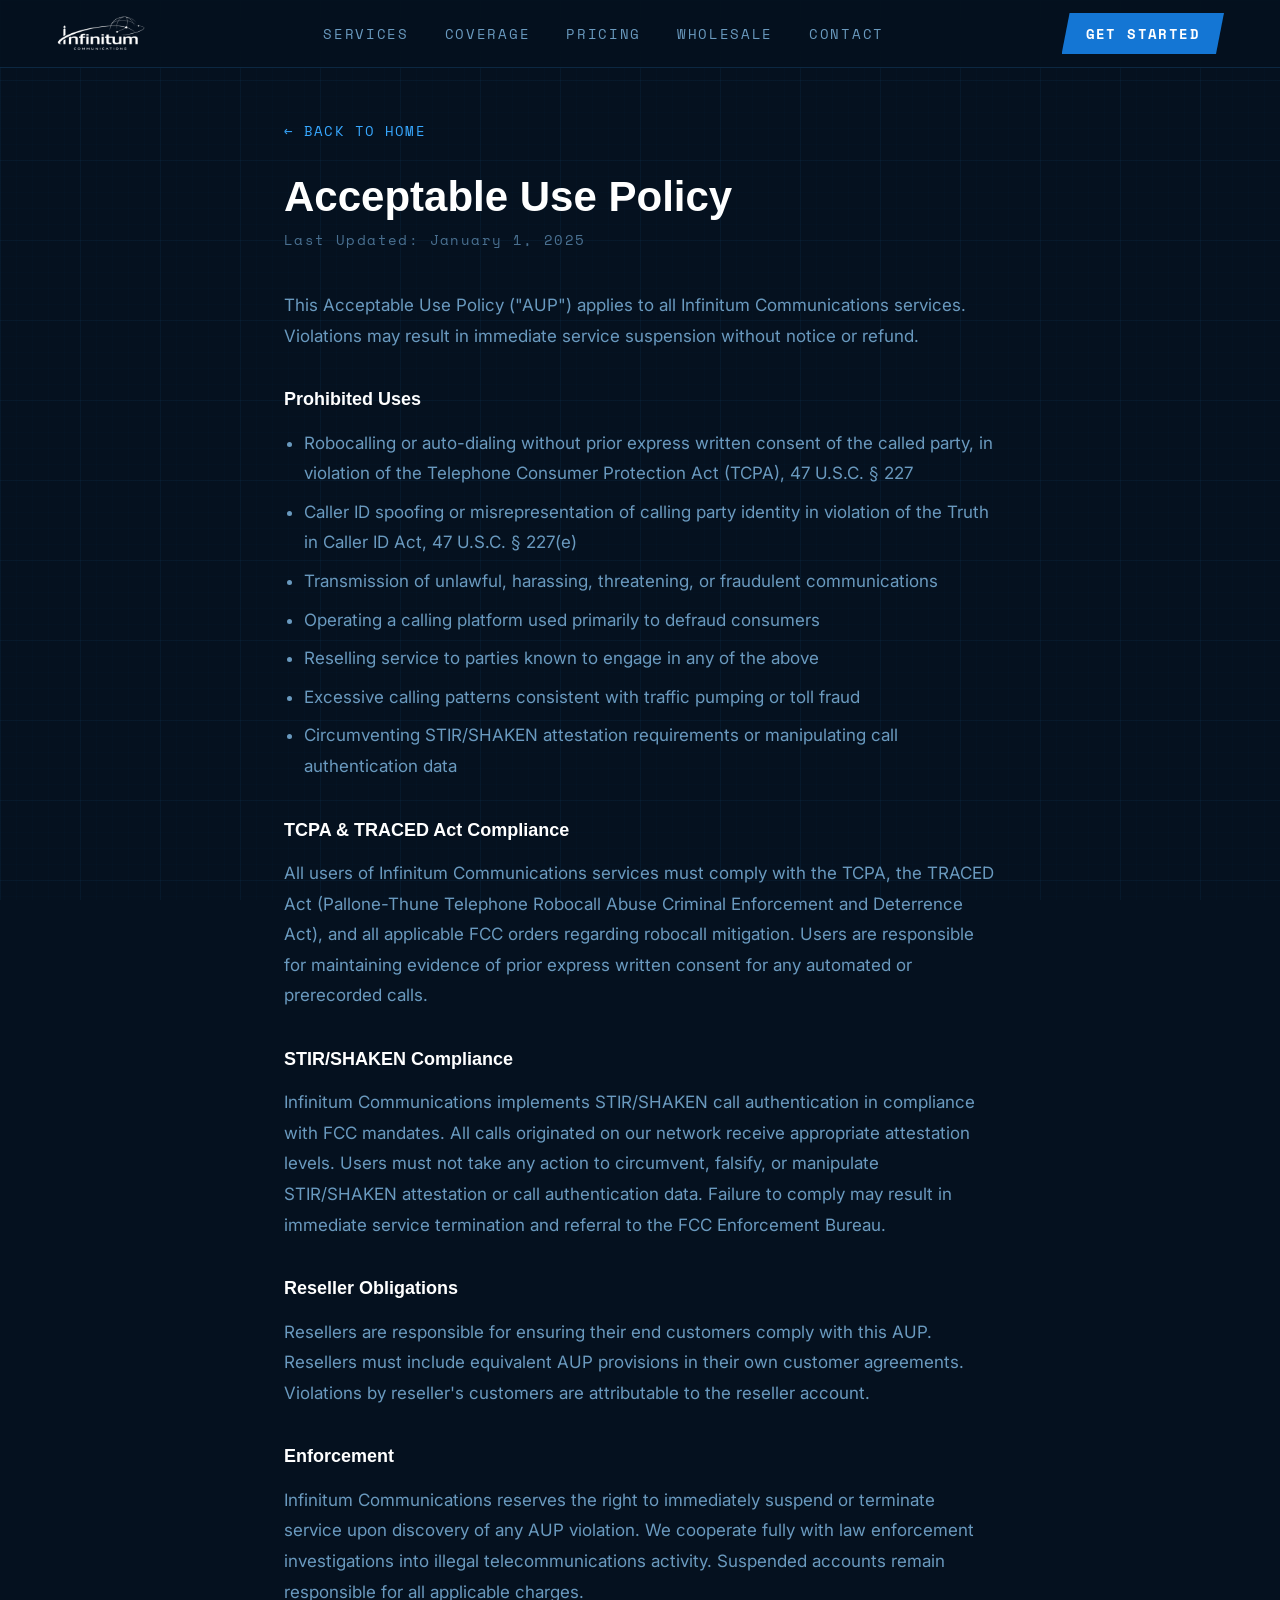
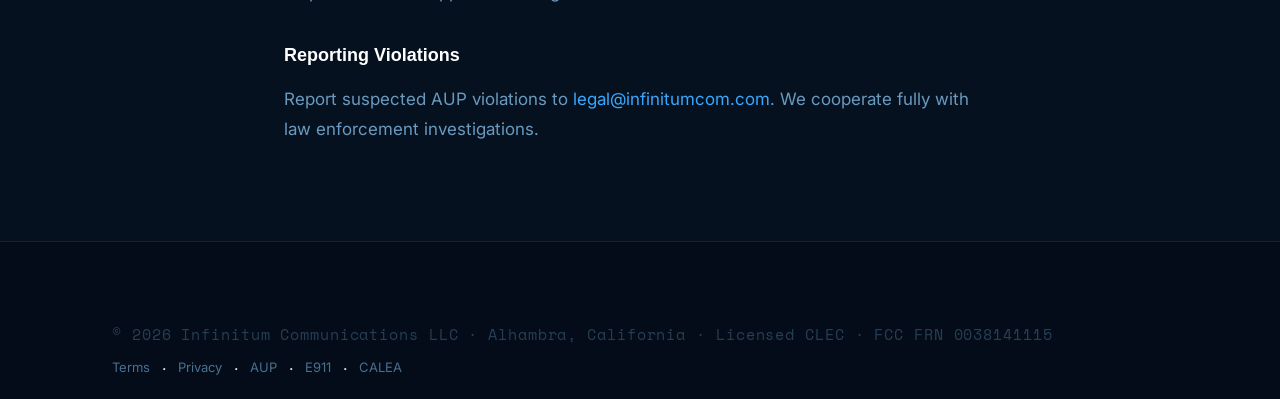
==== commit 07343110: "Fix FCC FRN: 0038141175 → 0038141115 (correct per FCC CORES) The registered FRN for Infinitum Commun" ====
--- a/aup/index.html
+++ b/aup/index.html
@@ -70,7 +70,7 @@
 <footer>
   <div class="footer-bottom" style="padding:20px 56px;">
     <div class="footer-copy">
-      &copy; 2026 Infinitum Communications LLC &middot; Alhambra, California &middot; Licensed CLEC &middot; FCC FRN 0038141175
+      &copy; 2026 Infinitum Communications LLC &middot; Alhambra, California &middot; Licensed CLEC &middot; FCC FRN 0038141115
     </div>
     <div class="footer-badges">
       <a href="/terms/" style="color:var(--muted2);text-decoration:none;font-size:13px;">Terms</a> &nbsp;&middot;&nbsp;
